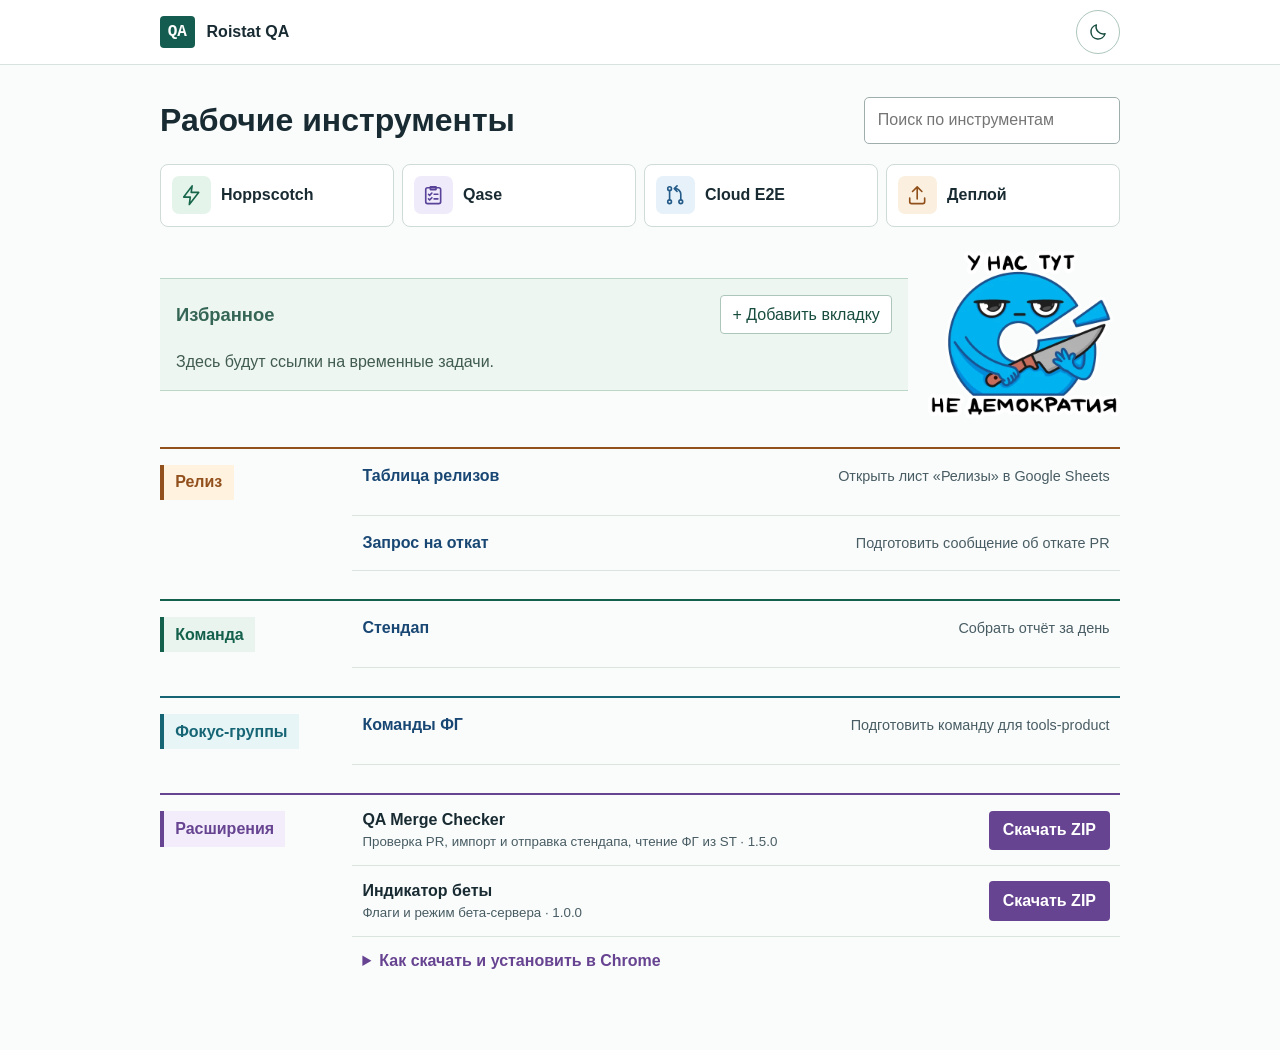
==== index.html @ 6c63b988 "Share the light and dark theme across all QA workbench pages" ====
<!doctype html>
<html lang="ru">
<meta charset="utf-8">
<meta name="viewport" content="width=device-width,initial-scale=1">
<title>Roistat QA · Рабочие инструменты</title>
<link rel="stylesheet" href="style.css?v=shortcuts1">
<link rel="stylesheet" href="theme.css">
<script src="theme.js"></script>
<header><div class="wrap brand"><span class="logo" aria-hidden="true">QA</span> Roistat QA</div></header>
<main class="wrap">
  <div class="catalog-head">
    <h1>Рабочие инструменты</h1>
    <input id="search" type="search" aria-label="Поиск по каталогу" placeholder="Поиск по инструментам" autocomplete="off">
  </div>
  <nav id="shortcuts" aria-label="Быстрый доступ к инструментам" hidden></nav>
  <template id="shortcut-api">
    <svg viewBox="0 0 24 24" aria-hidden="true"><path d="m13 2-9 12h7l-1 8 10-13h-8z"/></svg>
  </template>
  <template id="shortcut-cases">
    <svg viewBox="0 0 24 24" aria-hidden="true"><rect x="4" y="4" width="16" height="17" rx="2"/><path d="M9 3h6v3H9zM7 11l1.2 1.2 2.4-2.5M13 11h4M7 16l1.2 1.2 2.4-2.5M13 16h4"/></svg>
  </template>
  <template id="shortcut-pr">
    <svg viewBox="0 0 24 24" aria-hidden="true"><circle cx="6" cy="5" r="2"/><circle cx="6" cy="19" r="2"/><circle cx="18" cy="19" r="2"/><path d="M6 7v10m12 0v-6a6 6 0 0 0-6-6h-1m3-3-3 3 3 3"/></svg>
  </template>
  <template id="shortcut-deploy">
    <svg viewBox="0 0 24 24" aria-hidden="true"><path d="M12 16V3m-5 5 5-5 5 5M4 15v4a2 2 0 0 0 2 2h12a2 2 0 0 0 2-2v-4"/></svg>
  </template>
  <div class="quick-access">
  <aside aria-labelledby="fav-title">
    <div class="fav-head"><h2 id="fav-title">Избранное</h2><button id="add" type="button" aria-expanded="false" aria-controls="editor">+ Добавить вкладку</button></div>
    <form id="editor" hidden>
      <label>Ссылка<input name="url" type="url" required placeholder="https://"></label>
      <label>Название задачи<input name="title" placeholder="Необязательно" maxlength="200"></label>
      <button>Сохранить</button><button type="button" id="cancel">Отмена</button>
    </form>
    <ul id="favorites"></ul>
    <p id="no-favorites">Здесь будут ссылки на временные задачи.</p>
    <p id="message" role="status"></p>
  </aside>
  <img class="sticker" src="sticker.webp" alt="У нас тут не демократия">
  </div>
  <div id="catalog"></div>
  <template id="install-guide">
    <details class="install-guide">
      <summary>Как скачать и установить в Chrome</summary>
      <ol>
        <li>Скачайте ZIP выбранного расширения. Распакуйте каждое расширение в отдельную постоянную папку.</li>
        <li>Введите <code>chrome://extensions</code> в адресной строке Chrome и включите «Режим разработчика».</li>
        <li>Нажмите «Загрузить распакованное расширение» и выберите папку, в которой лежит <code>manifest.json</code>.</li>
        <li>Найдите «QA release tool» или «Feature Cookie Indicator» в списке расширений. Обновите открытую рабочую вкладку.</li>
      </ol>
    </details>
  </template>
  <p id="empty" role="status" hidden>По этому запросу инструментов нет.</p>
</main>
<script src="tools.js?v=shortcuts1"></script>
<script src="catalog.js?v=shortcuts1"></script>
<script src="favorites.js"></script>
</html>
---- style.css ----
:root { color-scheme: light; font: 16px/1.5 Inter, "Segoe UI", sans-serif; color: #192b32; background: #fafcfb; }
* { box-sizing: border-box; }
body { margin: 0; }
.wrap { width: min(100% - 2.5rem, 60rem); margin-inline: auto; }
header { background: white; border-bottom: 1px solid #d8e3df; }
.brand { display: flex; align-items: center; gap: .75rem; min-height: 4rem; font-weight: 650; }
.logo { background: #155c50; color: white; padding: .28rem .48rem; border-radius: 4px; font-family: monospace; }
main { padding-block: 2rem 4rem; }
h1 { font-size: 2rem; line-height: 1.2; margin: 0 0 1.5rem; }
label { display: block; font-size: .875rem; font-weight: 600; margin-bottom: .35rem; }
.catalog-head { display: flex; align-items: center; justify-content: space-between; flex-wrap: wrap; gap: .75rem 1rem; margin-bottom: 1.25rem; }
.catalog-head h1 { margin: 0; }
.catalog-head input { width: min(100%, 16rem); }
#shortcuts:not([hidden]) { display: grid; grid-template-columns: repeat(4, minmax(0, 1fr)); gap: .5rem; margin-bottom: 1.5rem; }
#shortcuts a { --ink: #17664b; --tint: #e4f4ea; display: flex; grid-area: auto; flex-flow: row nowrap; align-items: center; justify-content: flex-start; gap: .65rem; padding: .7rem; background: white; color: #192b32; border: 1px solid #cedbd6; border-radius: .5rem; }
#shortcuts [data-icon="cases"] { --ink: #584398; --tint: #f0ebfb; }
#shortcuts [data-icon="pr"] { --ink: #245b88; --tint: #e6f1fa; }
#shortcuts [data-icon="deploy"] { --ink: #90501b; --tint: #fbefdf; }
#shortcuts a:hover, #shortcuts a:focus-visible { border-color: var(--ink); background: var(--tint); }
#shortcuts svg { flex: none; width: 2.4rem; height: 2.4rem; padding: .5rem; border-radius: .45rem; color: var(--ink); background: var(--tint); fill: none; stroke: currentColor; stroke-width: 1.75; stroke-linecap: round; stroke-linejoin: round; }
@media (max-width: 650px) {
  #shortcuts:not([hidden]) { grid-template-columns: repeat(2, minmax(0, 1fr)); }
  #shortcuts a { padding: .5rem; gap: .4rem; }
  #shortcuts svg { width: 1.9rem; height: 1.9rem; padding: .35rem; }
}
.quick-access { display: grid; grid-template-columns: minmax(0, 1fr) minmax(8rem, 20%); gap: 1.25rem; align-items: center; margin-bottom: 1.6rem; }
.quick-access aside { margin-bottom: 0; }
.sticker { display: block; width: 100%; max-height: 11rem; object-fit: contain; }
@media (max-width: 650px) {
  .quick-access { grid-template-columns: 1fr; }
  .sticker { width: 6rem; justify-self: end; }
}
input { width: min(100%, 30rem); padding: .65rem .8rem; font: inherit; border: 1px solid #9eaead; border-radius: 5px; background: white; }
section { display: grid; grid-template-columns: 12rem 1fr; margin-top: 1.75rem; border-top: 2px solid #c6d9d2; }
h2 { grid-column: 1; grid-row: 1; font-size: 1rem; margin: 1rem 0; color: #356655; }
a { grid-column: 2; display: flex; flex-wrap: wrap; align-items: baseline; justify-content: space-between; gap: .25rem 1rem; padding: .95rem .65rem; border-bottom: 1px solid #dbe4df; color: #194774; text-decoration: none; }
a:first-of-type { grid-row: 1; }
a:hover { background: #eaf3ef; }
a:hover strong { text-decoration: underline; }
#catalog section { --accent: #13604c; --tint: #e8f4ed; border-top: 2px solid var(--accent); }
#catalog [data-group="Тестирование"] { --accent: #255b93; --tint: #ebf3fc; }
#catalog [data-group="Автотесты"] { --accent: #8d395b; --tint: #fdeff4; }
#catalog [data-group="Релиз"] { --accent: #92501d; --tint: #fff2df; }
#catalog [data-group="Расширения"] { --accent: #674491; --tint: #f3edfb; }
#catalog [data-group="Фокус-группы"] { --accent: #166575; --tint: #e7f5f7; }
#catalog section h2 { color: var(--accent); background: var(--tint); border-left: 4px solid var(--accent); padding: .35rem .7rem; align-self: start; justify-self: start; }
#catalog section a:hover { background: var(--tint); }
.install-guide { grid-column: 2; padding: .8rem .65rem; }
.extension-row { grid-column: 2; display: flex; flex-wrap: wrap; align-items: center; justify-content: space-between; gap: .6rem; padding: .8rem .65rem; border-bottom: 1px solid #dbe4df; }
.extension-row:first-of-type { grid-row: 1; }
.extension-row small { display: block; color: #485c63; }
#catalog .download { display: inline-block; background: #674491; color: white; font-weight: 600; border: 0; border-radius: 4px; padding: .48rem .85rem; }
#catalog .download:hover { background: #513474; }
.install-guide summary { color: var(--accent); cursor: pointer; font-weight: 600; }
.install-guide li + li { margin-top: .4rem; }
a span { font-size: .9rem; color: #485c63; }
:focus-visible { outline: 3px solid #347ba9; outline-offset: 2px; }
aside { border-block: 1px solid #bcd6c8; background: #eef6f1; padding: 1rem; margin-bottom: 1.6rem; }
.fav-head, form, #favorites, #favorites li { display: flex; align-items: center; gap: .65rem; flex-wrap: wrap; }
.fav-head { justify-content: space-between; }
.fav-head h2 { margin: 0; font-size: 1.15rem; }
button { font: inherit; color: #174c3e; background: white; border: 1px solid #adc6bb; border-radius: 4px; padding: .4rem .7rem; cursor: pointer; }
button:hover { background: #e2eee7; }
form { margin-top: 1rem; align-items: end; }
form label { flex: 1 1 12rem; margin: 0; }
form input { display: block; width: 100%; }
form[hidden] { display: none; }
#favorites { list-style: none; padding: 0; margin-bottom: 0; }
#favorites li { background: white; border: 1px solid #bfd3c8; border-radius: 4px; max-width: 100%; flex-wrap: nowrap; }
#favorites a { display: block; padding: .4rem .6rem; border: 0; overflow-wrap: anywhere; }
#favorites button { border: 0; }
#message:empty, #favorites:empty { display: none; }
#message, #no-favorites { margin-bottom: 0; color: #405b51; }
@media (max-width: 650px) {
  section { display: block; }
  a { flex-direction: column; padding-inline: 0; }
  h1 { font-size: 1.65rem; }
}
---- theme.css ----
.theme-toggle { width: 2.75rem; height: 2.75rem; display: grid; place-items: center; padding: 0; border-radius: 50%; }
.brand .logo ~ .theme-toggle { margin-left: auto; }
.brand .logo ~ a + .theme-toggle { margin-left: 0; }
.theme-toggle svg { width: 1.25rem; height: 1.25rem; fill: none; stroke: currentColor; stroke-width: 1.75; stroke-linecap: round; stroke-linejoin: round; }
.theme-toggle .sun, [data-theme="dark"] .theme-toggle .moon { display: none; }
[data-theme="dark"] .theme-toggle .sun { display: inline; }

:root[data-theme="dark"] {
  color-scheme: dark;
  --text: #e4efeb;
  --muted: #b4c9c2;
  --surface: #1c2a28;
  --control: #152320;
  --line: #4a6159;
  --hover: #30473f;
  --green: #9cdbbd;
  --blue: #a4cfee;
  --amber: #f0c18a;
  --purple: #d2b8f0;
  --green-bg: #203b30;
  --blue-bg: #203544;
  --amber-bg: #392e23;
  --purple-bg: #342b40;
  background: #111b19;
  color: var(--text);
}
[data-theme="dark"] :is(header, .day, .library, .directory, .dropdown), [data-theme="dark"] :is(#team-panel, #RevertForm, #builder, #favorites li) { background-color: var(--surface); }
[data-theme="dark"] :where(header, aside, a, fieldset, .commit, .review-item, .import-bar, .extension-row, .library li, .count label, .groups label, .team-actions) { border-color: var(--line); }
[data-theme="dark"] :is(input, textarea, select, button), [data-theme="dark"] #builder :is(input, select) { background-color: var(--control); color: var(--text); border-color: var(--line); }
[data-theme="dark"] input::placeholder, [data-theme="dark"] textarea::placeholder { color: #a4b6ae; }
[data-theme="dark"] a { color: var(--blue); }
[data-theme="dark"] :is(a, button):hover, [data-theme="dark"] .item[aria-selected=true] { background-color: var(--hover); }
[data-theme="dark"] :focus-visible { outline-color: #8accfc; }
[data-theme="dark"] :is(h2, legend, summary), [data-theme="dark"] .defaults summary, [data-theme="dark"] #st-settings summary { color: var(--green); }
[data-theme="dark"] :is(small, a span, .library p, .people legend, .count legend, #builder small, #send-help, #no-favorites, #message) { color: var(--muted); }

/* Catalogue and shortcuts */
[data-theme="dark"] aside, [data-theme="dark"] .defaults { background: var(--green-bg); }
[data-theme="dark"] #shortcuts a { --ink: var(--green); --tint: var(--green-bg); color: var(--text); background: var(--surface); border-color: var(--line); }
[data-theme="dark"] #shortcuts [data-icon="pr"] { --ink: var(--blue); --tint: var(--blue-bg); }
[data-theme="dark"] #shortcuts [data-icon="cases"] { --ink: var(--purple); --tint: var(--purple-bg); }
[data-theme="dark"] #shortcuts [data-icon="deploy"] { --ink: var(--amber); --tint: var(--amber-bg); }
[data-theme="dark"] #shortcuts a:is(:hover,:focus-visible) { background: var(--tint); border-color: var(--ink); }
[data-theme="dark"] #catalog section { --accent: var(--green); --tint: var(--green-bg); }
[data-theme="dark"] #catalog [data-group="Релиз"] { --accent: var(--amber); --tint: var(--amber-bg); }
[data-theme="dark"] #catalog [data-group="Расширения"] { --accent: var(--purple); --tint: var(--purple-bg); }
[data-theme="dark"] #catalog [data-group="Фокус-группы"] { --accent: var(--blue); --tint: var(--blue-bg); }
[data-theme="dark"] .sticker { background-color: #e5ede8; border-radius: .5rem; }

/* Standup, including QA settings */
[data-theme="dark"] .day { --ink: var(--blue); --wash: var(--blue-bg); }
[data-theme="dark"] .day.current { --ink: var(--green); --wash: var(--green-bg); }
[data-theme="dark"] .day.blockers { --ink: var(--amber); --wash: var(--amber-bg); }
[data-theme="dark"] .day > legend, [data-theme="dark"] .past summary { color: var(--ink); }
[data-theme="dark"] .task .plan-head { color: var(--purple); border-color: var(--purple); background: var(--purple-bg); }
[data-theme="dark"] .e2e .plan-head, [data-theme="dark"] .review-item .people { background: var(--blue-bg); color: var(--blue); }
[data-theme="dark"] .outcome-select:has(option[value=""]:checked) { color: var(--amber); background: var(--amber-bg); }
[data-theme="dark"] input[aria-invalid=true] { border-color: #f297a6; }
[data-theme="dark"] .link-error { color: #ffafbb; }
[data-theme="dark"] #team-rows fieldset button { color: #ffc4cc; background: #482a30; border-color: #92636a; }
[data-theme="dark"] #new-person { color: var(--green); background: var(--green-bg); }

/* Revert and focus groups */
[data-theme="dark"] #RevertForm h2 { color: var(--amber); }
[data-theme="dark"] .recent-side { --accent: var(--amber); --tint: var(--amber-bg); }
[data-theme="dark"] .saved-side { --accent: var(--purple); --tint: var(--purple-bg); }
[data-theme="dark"] .library.side { background: var(--tint); }
[data-theme="dark"] .side summary { color: var(--accent); }
[data-theme="dark"] .fg-icon-list li button { color: var(--accent); }
[data-theme="dark"] .fg-main .result { background: var(--green-bg); }
[data-theme="dark"] .account-groups, [data-theme="dark"] #account-list { background: var(--blue-bg); }
[data-theme="dark"] .account-groups h2 { color: var(--blue); }
[data-theme="dark"] .groups label:has(:checked) { background: var(--blue-bg); color: var(--blue); border-color: var(--blue); }
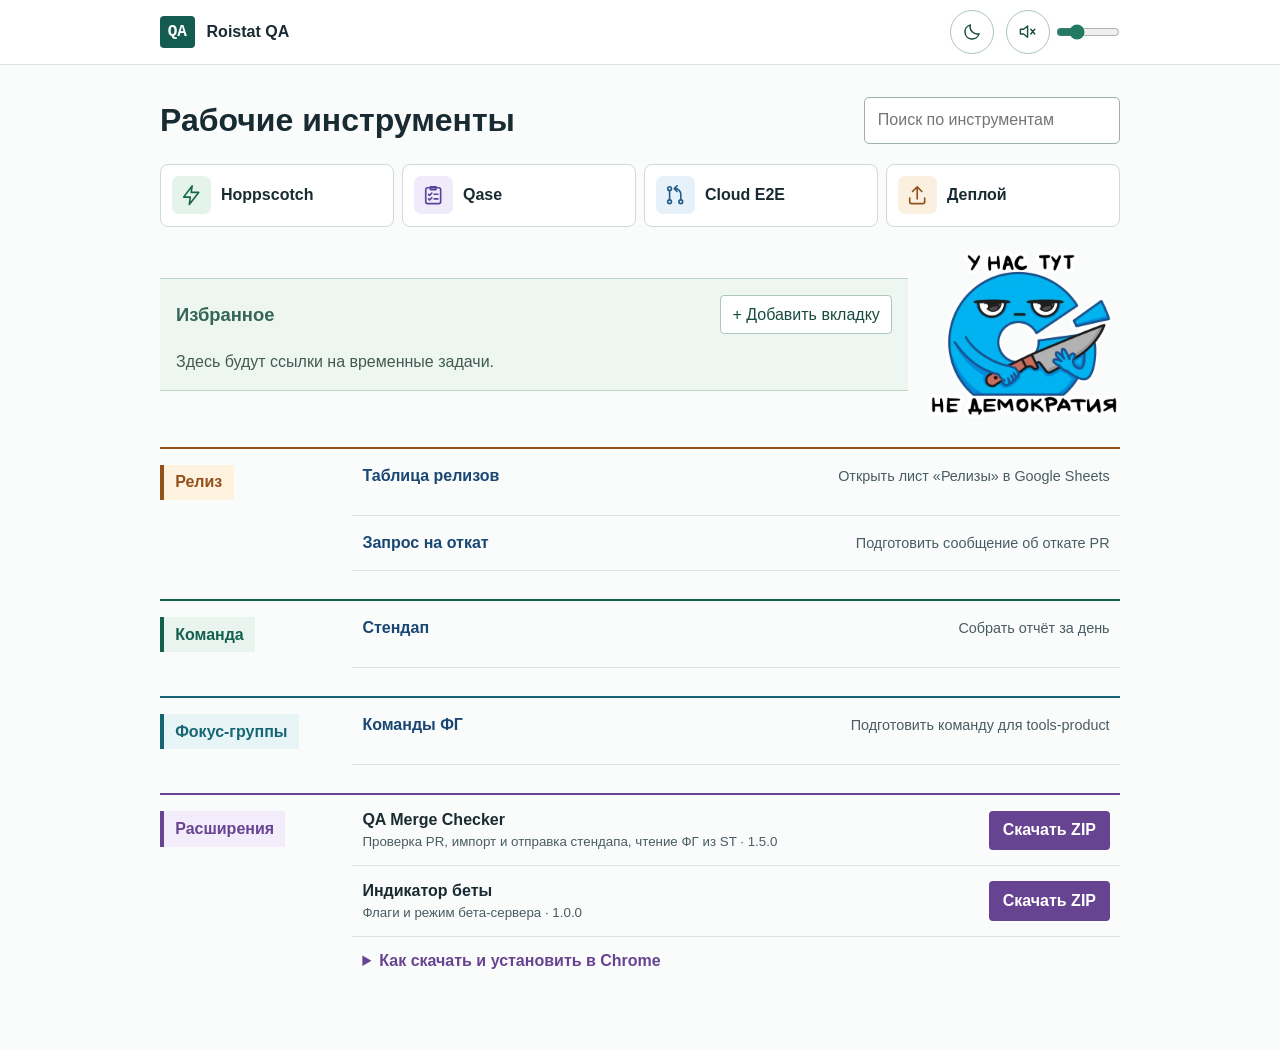
==== commit 05946d10: "Add shared background music playback and volume across workbench tabs" ====
--- a/index.html
+++ b/index.html
@@ -5,7 +5,9 @@
 <title>Roistat QA · Рабочие инструменты</title>
 <link rel="stylesheet" href="style.css?v=shortcuts1">
 <link rel="stylesheet" href="theme.css">
-<script src="theme.js"></script>
+<script src="theme.js?v=system1"></script>
+<link rel="stylesheet" href="music.css">
+<script src="music.js" defer></script>
 <header><div class="wrap brand"><span class="logo" aria-hidden="true">QA</span> Roistat QA</div></header>
 <main class="wrap">
   <div class="catalog-head">
--- a/music.css
+++ b/music.css
@@ -0,0 +1,15 @@
+.music-controls { display: flex; align-items: center; gap: .4rem; }
+.music-toggle { display: grid; place-items: center; width: 2.75rem; height: 2.75rem; padding: 0; border-radius: 50%; }
+.music-toggle svg { width: 1.2rem; height: 1.2rem; fill: none; stroke: currentColor; stroke-width: 1.75; stroke-linecap: round; stroke-linejoin: round; }
+.music-toggle[aria-pressed="false"] .waves, .music-toggle[aria-pressed="true"] .mute { display: none; }
+.music-controls input[type="range"] { width: 4rem; height: 1.5rem; cursor: pointer; margin: 0; padding: 0; accent-color: #217b64; }
+[data-theme="dark"] .music-controls input[type="range"] { accent-color: var(--green); }
+.music-notice { position: absolute; z-index: 5; right: 0; top: 100%; max-width: 18rem; width: max-content; padding: .5rem .75rem; border: 1px solid #adbbb5; border-radius: .4rem; background: Canvas; color: CanvasText; font-size: .85rem; font-weight: normal; }
+.music-notice:empty { display: none; }
+.brand { position: relative; }
+@media (max-width: 520px) {
+  .brand { gap: .4rem; }
+  .music-controls { flex-direction: column; gap: 0; }
+  .music-toggle { width: 2.25rem; height: 2.25rem; }
+  .music-controls input[type="range"] { width: 3rem; height: 1.15rem; }
+}
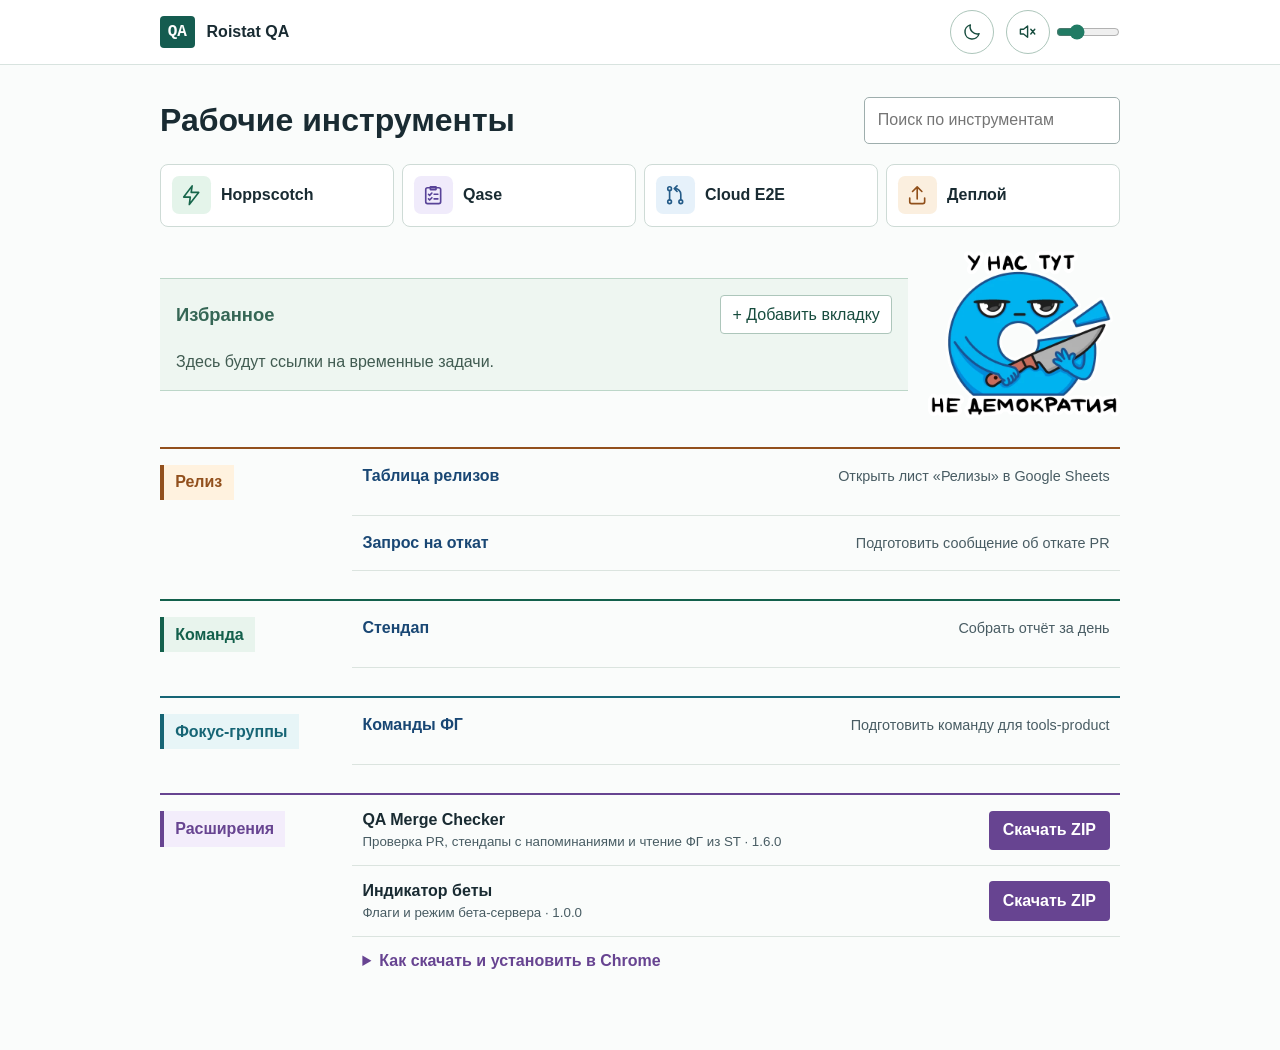
==== commit 650f2bb6: "Add personal weekday standup reminders with QA Merge Checker 1.6" ====
--- a/index.html
+++ b/index.html
@@ -6,8 +6,8 @@
 <link rel="stylesheet" href="style.css?v=shortcuts1">
 <link rel="stylesheet" href="theme.css">
 <script src="theme.js?v=system1"></script>
-<link rel="stylesheet" href="music.css">
-<script src="music.js" defer></script>
+<link rel="stylesheet" href="music.css?v=resume1">
+<script src="music.js?v=resume1" defer></script>
 <header><div class="wrap brand"><span class="logo" aria-hidden="true">QA</span> Roistat QA</div></header>
 <main class="wrap">
   <div class="catalog-head">
@@ -55,7 +55,7 @@
   </template>
   <p id="empty" role="status" hidden>По этому запросу инструментов нет.</p>
 </main>
-<script src="tools.js?v=shortcuts1"></script>
+<script src="tools.js?v=reminder1"></script>
 <script src="catalog.js?v=shortcuts1"></script>
 <script src="favorites.js"></script>
 </html>
--- a/music.css
+++ b/music.css
@@ -5,6 +5,7 @@
 .music-controls input[type="range"] { width: 4rem; height: 1.5rem; cursor: pointer; margin: 0; padding: 0; accent-color: #217b64; }
 [data-theme="dark"] .music-controls input[type="range"] { accent-color: var(--green); }
 .music-notice { position: absolute; z-index: 5; right: 0; top: 100%; max-width: 18rem; width: max-content; padding: .5rem .75rem; border: 1px solid #adbbb5; border-radius: .4rem; background: Canvas; color: CanvasText; font-size: .85rem; font-weight: normal; }
+.music-notice { pointer-events: none; }
 .music-notice:empty { display: none; }
 .brand { position: relative; }
 @media (max-width: 520px) {
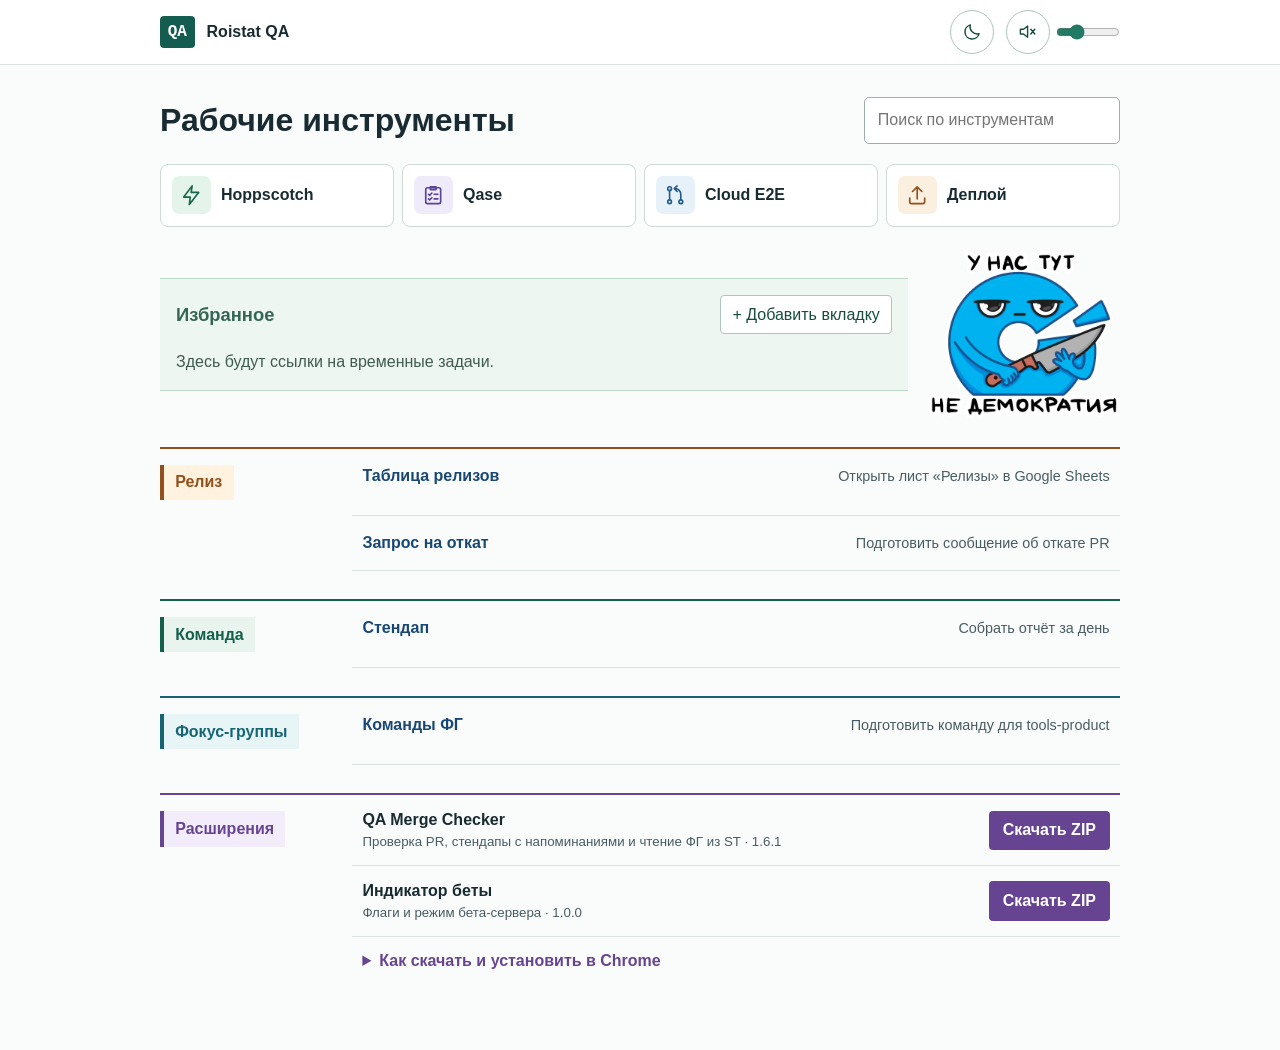
==== commit 9c4f883f: "Preview a personal standup notification from the draft reminder text" ====
--- a/index.html
+++ b/index.html
@@ -55,7 +55,7 @@
   </template>
   <p id="empty" role="status" hidden>По этому запросу инструментов нет.</p>
 </main>
-<script src="tools.js?v=reminder1"></script>
+<script src="tools.js?v=reminder2"></script>
 <script src="catalog.js?v=shortcuts1"></script>
 <script src="favorites.js"></script>
 </html>
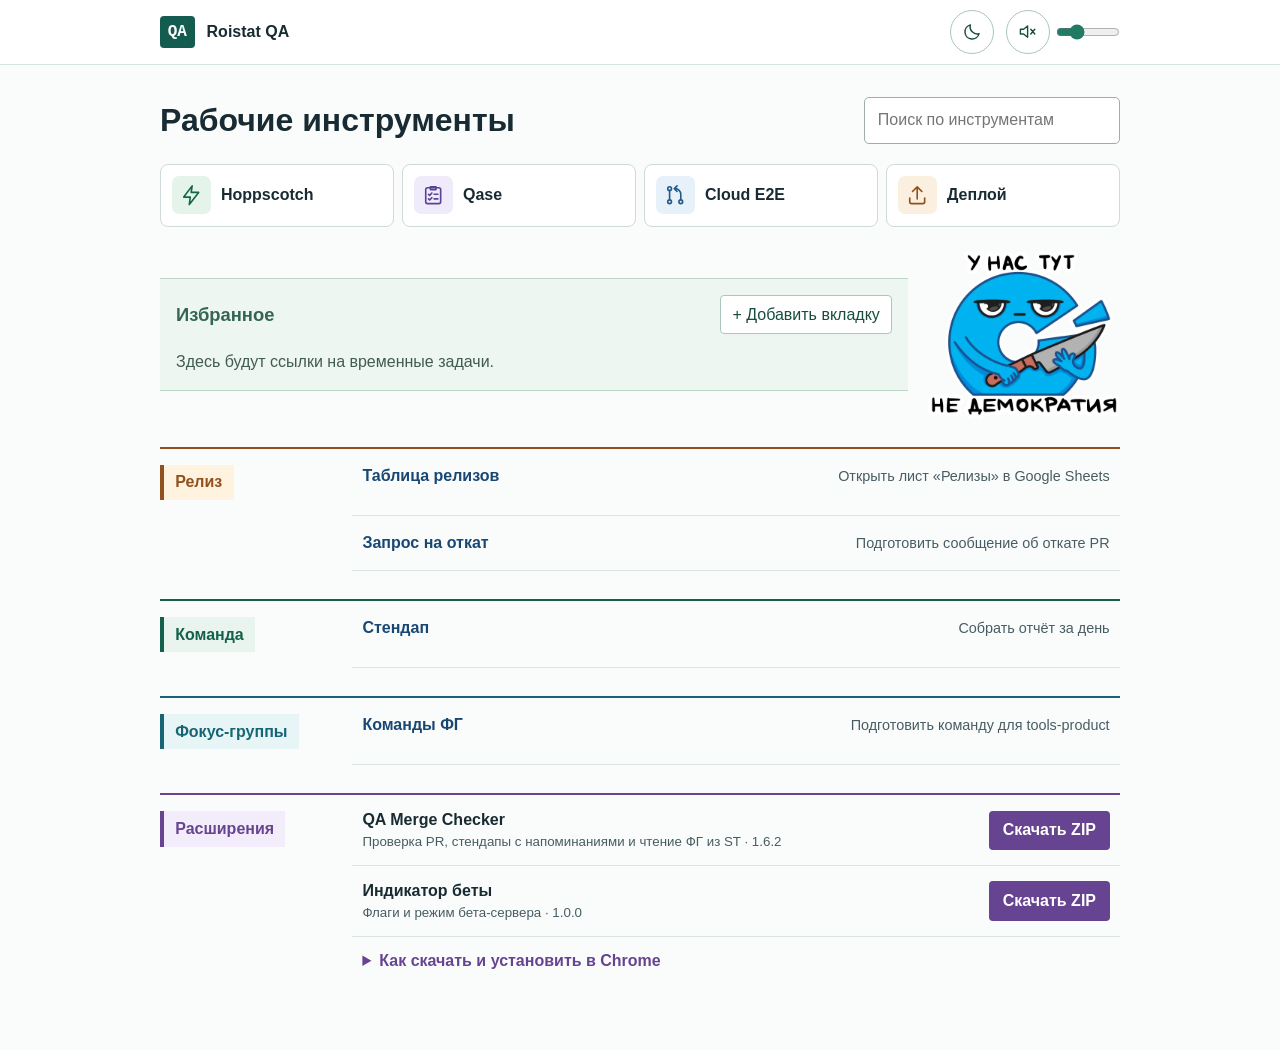
==== commit 268b54a0: "Create a distinct notification on every standup preview" ====
--- a/index.html
+++ b/index.html
@@ -55,7 +55,7 @@
   </template>
   <p id="empty" role="status" hidden>По этому запросу инструментов нет.</p>
 </main>
-<script src="tools.js?v=reminder2"></script>
+<script src="tools.js?v=reminder3"></script>
 <script src="catalog.js?v=shortcuts1"></script>
 <script src="favorites.js"></script>
 </html>
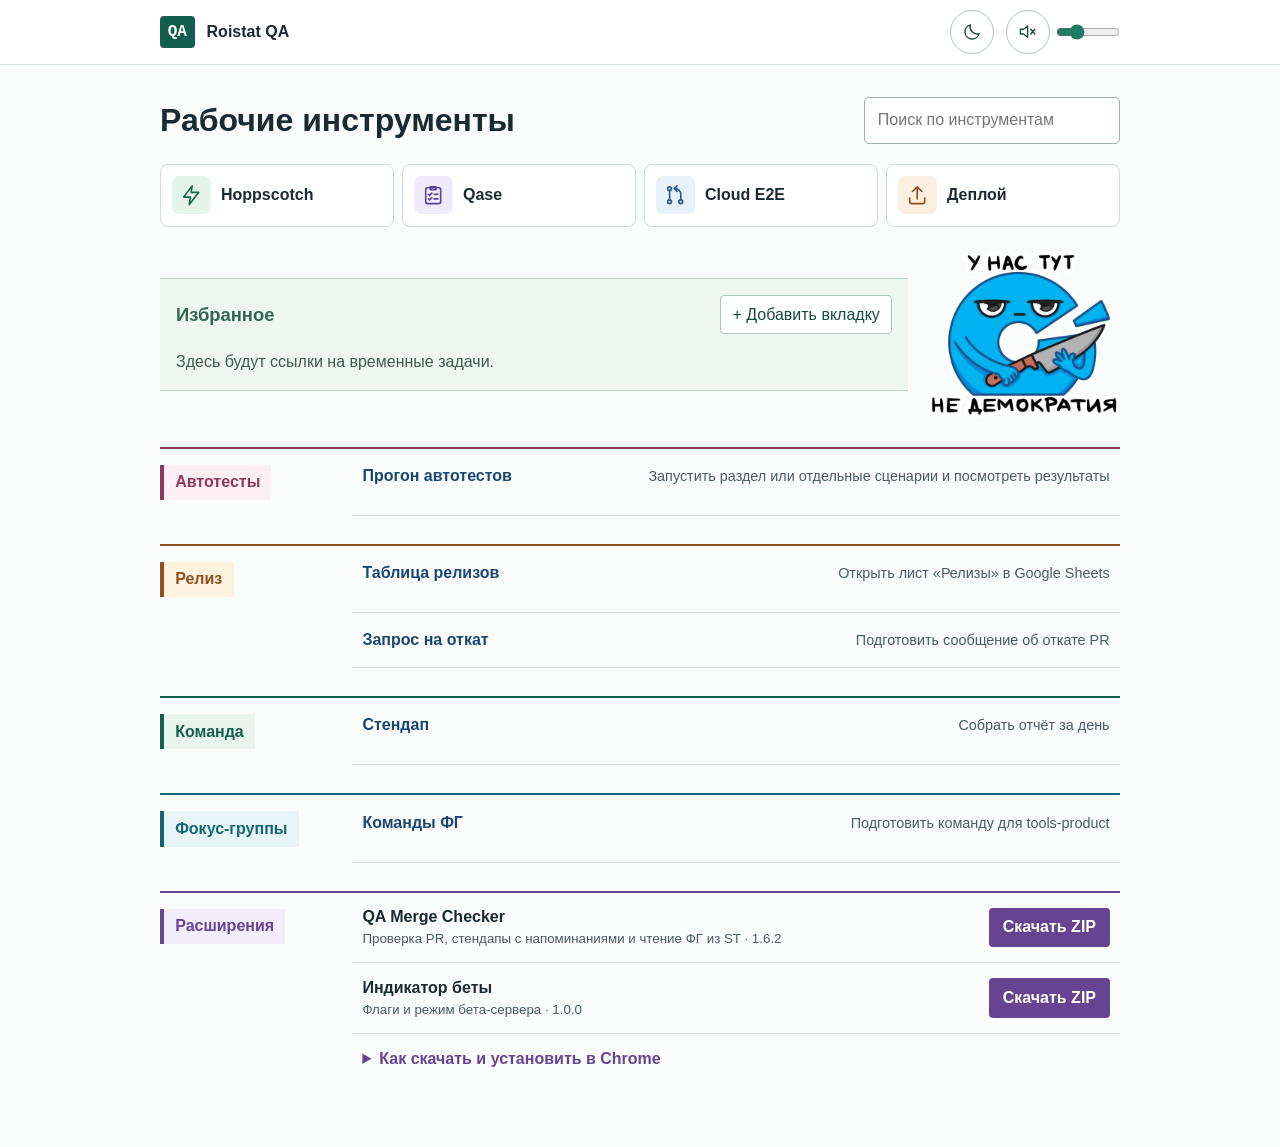
==== commit 1bfd77ab: "Add local Cloud E2E run selection and live results to QA catalog" ====
--- a/index.html
+++ b/index.html
@@ -55,7 +55,7 @@
   </template>
   <p id="empty" role="status" hidden>По этому запросу инструментов нет.</p>
 </main>
-<script src="tools.js?v=reminder3"></script>
+<script src="tools.js?v=autotests1"></script>
 <script src="catalog.js?v=shortcuts1"></script>
 <script src="favorites.js"></script>
 </html>
